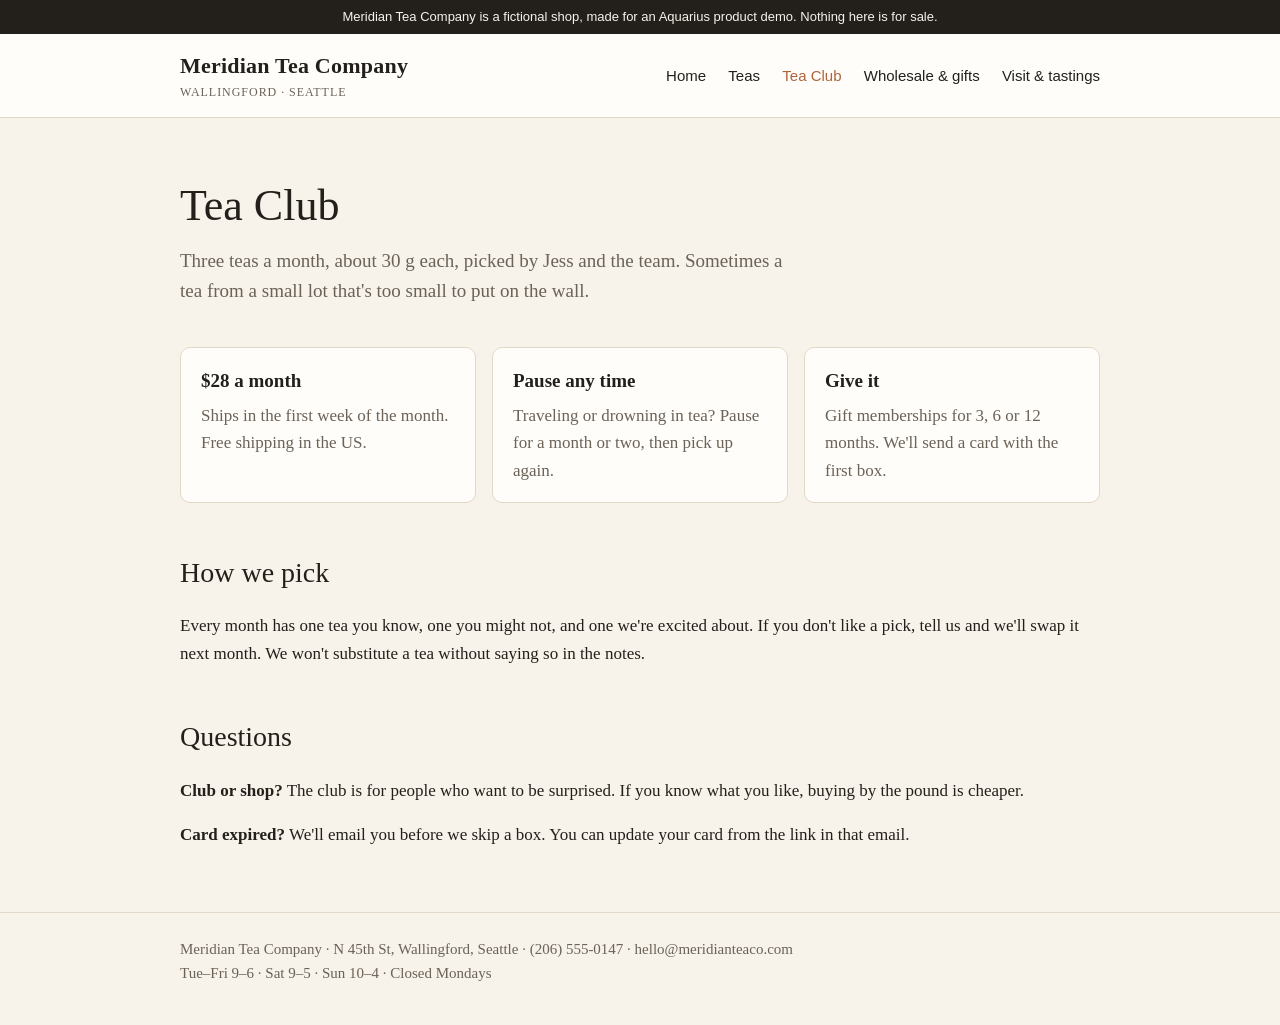
==== club.html @ 5c763ac5 "Meridian Tea Company demo site (fictional shop for the Aquarius demo account) Co-Authored-By: Claude" ====
<!doctype html>
<html lang="en">
<head>
<meta charset="utf-8">
<meta name="viewport" content="width=device-width, initial-scale=1">
<title>Tea Club · Meridian Tea Company</title>
<meta name="description" content="The Meridian Tea Club: three teas a month picked by our team in Wallingford, Seattle, with brewing notes. Pause or gift any time.">
<link rel="stylesheet" href="style.css">
</head>
<body>
<header class="site"><div class="wrap">
  <a class="brand" href="index.html">Meridian Tea Company<small>Wallingford · Seattle</small></a>
  <nav>
    <a href="index.html">Home</a>
    <a href="teas.html">Teas</a>
    <a href="club.html" aria-current="page">Tea Club</a>
    <a href="wholesale.html">Wholesale &amp; gifts</a>
    <a href="visit.html">Visit &amp; tastings</a>
  </nav>
</div></header>

<main class="wrap">
  <section class="hero">
    <h1>Tea Club</h1>
    <p>Three teas a month, about 30 g each, picked by Jess and the team. Sometimes a tea from a small lot that's too small to put on the wall.</p>
  </section>

  <div class="grid">
    <div class="card"><h3>$28 a month</h3><p>Ships in the first week of the month. Free shipping in the US.</p></div>
    <div class="card"><h3>Pause any time</h3><p>Traveling or drowning in tea? Pause for a month or two, then pick up again.</p></div>
    <div class="card"><h3>Give it</h3><p>Gift memberships for 3, 6 or 12 months. We'll send a card with the first box.</p></div>
  </div>

  <h2>How we pick</h2>
  <p>Every month has one tea you know, one you might not, and one we're excited about. If you don't like a pick, tell us and we'll swap it next month. We won't substitute a tea without saying so in the notes.</p>

  <h2>Questions</h2>
  <p><strong>Club or shop?</strong> The club is for people who want to be surprised. If you know what you like, buying by the pound is cheaper.</p>
  <p><strong>Card expired?</strong> We'll email you before we skip a box. You can update your card from the link in that email.</p>
</main>

<footer class="site"><div class="wrap">
  Meridian Tea Company · N 45th St, Wallingford, Seattle · (206) 555-0147 · hello@meridianteaco.com<br>
  Tue–Fri 9–6 · Sat 9–5 · Sun 10–4 · Closed Mondays
</div></footer>
<script src="demo.js"></script>
</body>
</html>
---- style.css ----
:root {
  --paper: #f7f2ea;
  --ink: #23201c;
  --muted: #6b6258;
  --leaf: #3f5a3c;
  --clay: #b0643c;
  --line: #e2d8ca;
  --card: #fffdf9;
}
* { box-sizing: border-box; }
html { -webkit-text-size-adjust: 100%; }
body {
  margin: 0;
  background: var(--paper);
  color: var(--ink);
  font: 17px/1.6 Georgia, "Iowan Old Style", "Times New Roman", serif;
}
a { color: var(--leaf); }
.wrap { max-width: 960px; margin: 0 auto; padding: 0 20px; }
header.site {
  border-bottom: 1px solid var(--line);
  background: var(--card);
}
header.site .wrap {
  display: flex; align-items: center; justify-content: space-between;
  gap: 16px; flex-wrap: wrap; padding-top: 14px; padding-bottom: 14px;
}
.brand { font-size: 22px; font-weight: bold; color: var(--ink); text-decoration: none; letter-spacing: .01em; }
.brand small { display: block; font-size: 12px; font-weight: normal; color: var(--muted); letter-spacing: .08em; text-transform: uppercase; }
nav a { margin-left: 18px; color: var(--ink); text-decoration: none; font-family: -apple-system, "Segoe UI", Helvetica, Arial, sans-serif; font-size: 15px; }
nav a:hover, nav a[aria-current="page"] { color: var(--clay); }
.hero { padding: 64px 0 40px; }
.hero h1 { font-size: 44px; line-height: 1.1; margin: 0 0 16px; font-weight: normal; }
.hero p { font-size: 19px; color: var(--muted); max-width: 620px; margin: 0; }
h2 { font-weight: normal; font-size: 28px; margin: 48px 0 12px; }
h3 { margin: 0 0 6px; font-size: 19px; }
.grid { display: grid; grid-template-columns: repeat(auto-fit, minmax(240px, 1fr)); gap: 16px; }
.card { background: var(--card); border: 1px solid var(--line); border-radius: 10px; padding: 18px 20px; }
.card p { margin: 0; color: var(--muted); }
table { width: 100%; border-collapse: collapse; background: var(--card); border: 1px solid var(--line); border-radius: 10px; overflow: hidden; }
th, td { text-align: left; padding: 10px 14px; border-bottom: 1px solid var(--line); vertical-align: top; }
th { font-family: -apple-system, "Segoe UI", Helvetica, Arial, sans-serif; font-size: 13px; text-transform: uppercase; letter-spacing: .06em; color: var(--muted); font-weight: 600; }
tr:last-child td { border-bottom: 0; }
.tag { font-family: -apple-system, "Segoe UI", Helvetica, Arial, sans-serif; font-size: 12px; color: var(--leaf); }
.note { color: var(--muted); font-size: 15px; }
footer.site { margin-top: 64px; border-top: 1px solid var(--line); padding: 24px 0 40px; color: var(--muted); font-size: 15px; }
.demo-banner {
  background: var(--ink); color: var(--paper); text-align: center;
  font: 13px/1.4 -apple-system, "Segoe UI", Helvetica, Arial, sans-serif; padding: 8px 16px;
}
@media (max-width: 640px) {
  .hero h1 { font-size: 34px; }
  nav a { margin: 0 14px 0 0; }
  th, td { padding: 8px 10px; }
}
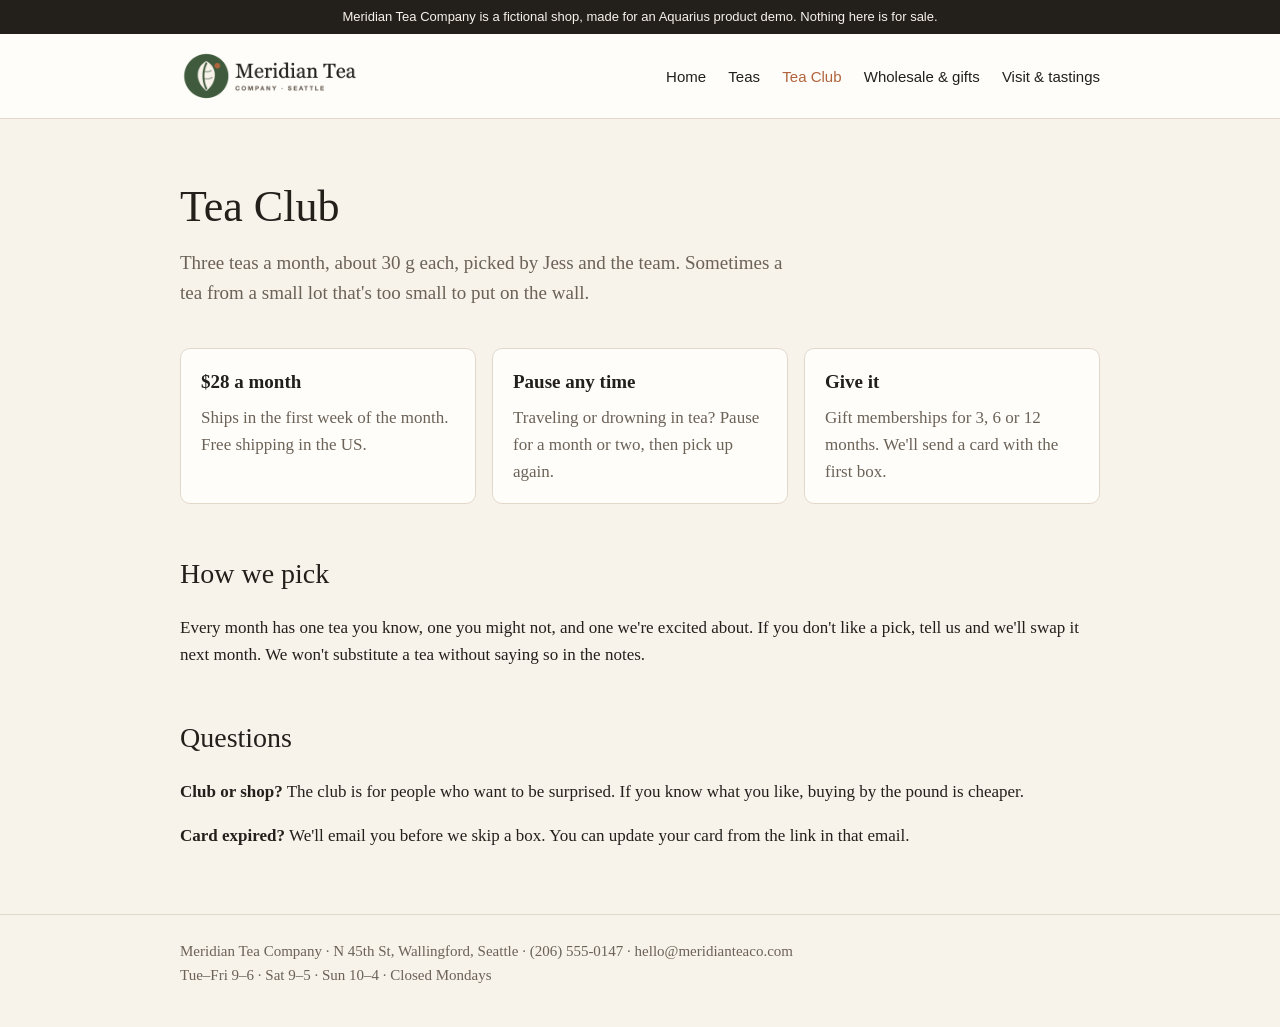
==== commit a30dae69: "Add the Meridian Tea logo, favicon and app icon Co-Authored-By: Claude Opus 5.5 <noreply@anthropic.c" ====
--- a/club.html
+++ b/club.html
@@ -5,11 +5,13 @@
 <meta name="viewport" content="width=device-width, initial-scale=1">
 <title>Tea Club · Meridian Tea Company</title>
 <meta name="description" content="The Meridian Tea Club: three teas a month picked by our team in Wallingford, Seattle, with brewing notes. Pause or gift any time.">
+<link rel="icon" type="image/svg+xml" href="icon.svg">
+<link rel="apple-touch-icon" sizes="180x180" href="apple-touch-icon.png">
 <link rel="stylesheet" href="style.css">
 </head>
 <body>
 <header class="site"><div class="wrap">
-  <a class="brand" href="index.html">Meridian Tea Company<small>Wallingford · Seattle</small></a>
+  <a class="brand" href="index.html"><img class="logo" src="logo.png" alt="Meridian Tea Company logo" width="252" height="64"></a>
   <nav>
     <a href="index.html">Home</a>
     <a href="teas.html">Teas</a>
--- a/style.css
+++ b/style.css
@@ -25,6 +25,7 @@
   display: flex; align-items: center; justify-content: space-between;
   gap: 16px; flex-wrap: wrap; padding-top: 14px; padding-bottom: 14px;
 }
+.brand .logo { display: block; height: 56px; width: auto; }
 .brand { font-size: 22px; font-weight: bold; color: var(--ink); text-decoration: none; letter-spacing: .01em; }
 .brand small { display: block; font-size: 12px; font-weight: normal; color: var(--muted); letter-spacing: .08em; text-transform: uppercase; }
 nav a { margin-left: 18px; color: var(--ink); text-decoration: none; font-family: -apple-system, "Segoe UI", Helvetica, Arial, sans-serif; font-size: 15px; }
@@ -49,6 +50,7 @@
   font: 13px/1.4 -apple-system, "Segoe UI", Helvetica, Arial, sans-serif; padding: 8px 16px;
 }
 @media (max-width: 640px) {
+  .brand .logo { height: 44px; }
   .hero h1 { font-size: 34px; }
   nav a { margin: 0 14px 0 0; }
   th, td { padding: 8px 10px; }
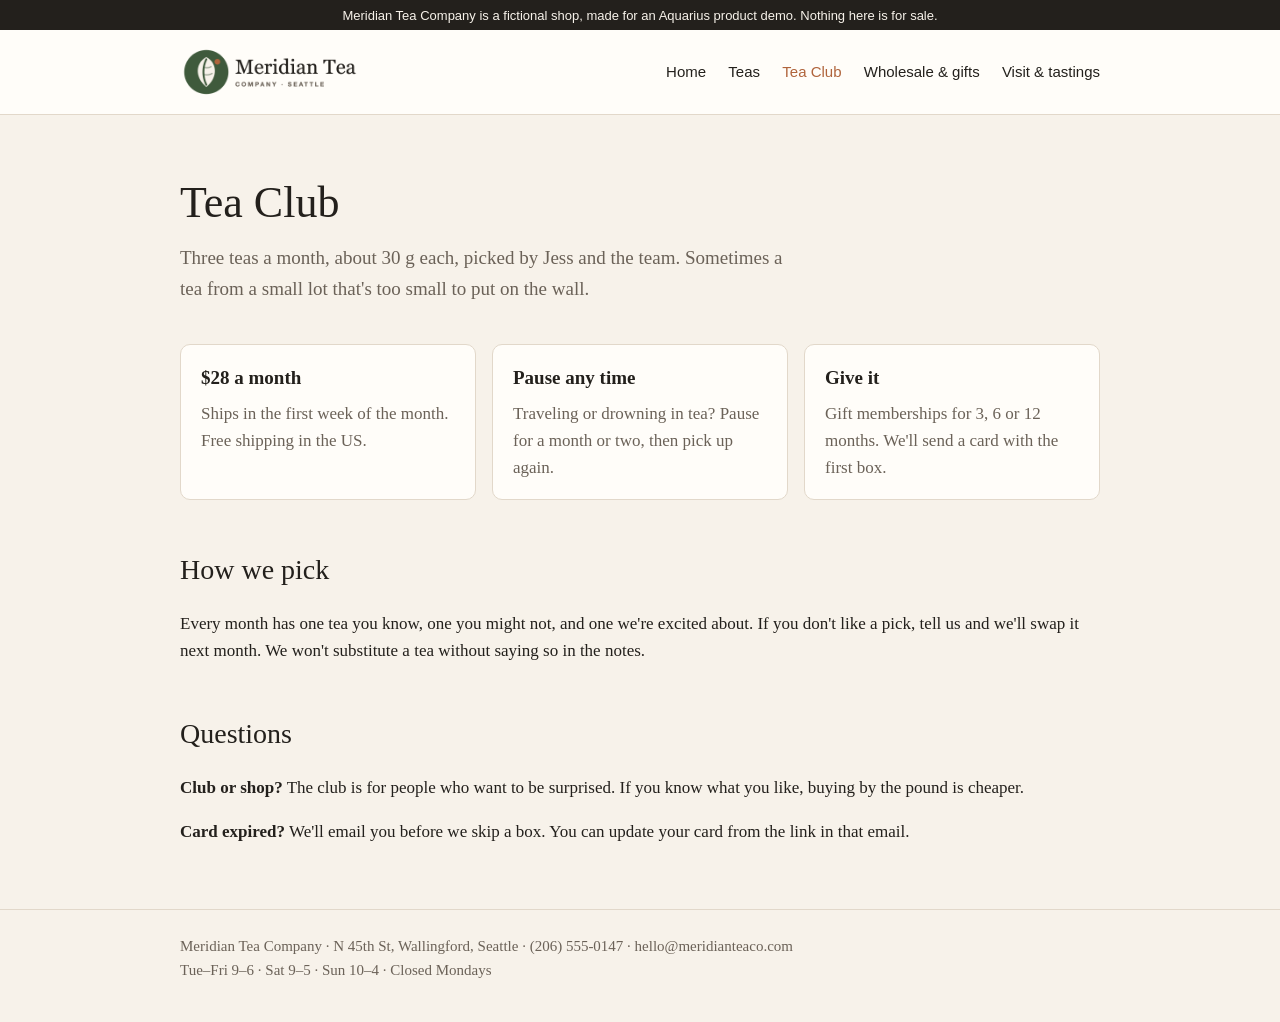
==== commit be2a4b91: "Show the fictional-shop notice as a CSS picture, not page text Co-Authored-By: Claude Opus 5.5 <nore" ====
--- a/club.html
+++ b/club.html
@@ -45,6 +45,5 @@
   Meridian Tea Company · N 45th St, Wallingford, Seattle · (206) 555-0147 · hello@meridianteaco.com<br>
   Tue–Fri 9–6 · Sat 9–5 · Sun 10–4 · Closed Mondays
 </div></footer>
-<script src="demo.js"></script>
 </body>
 </html>
--- a/style.css
+++ b/style.css
@@ -45,9 +45,10 @@
 .tag { font-family: -apple-system, "Segoe UI", Helvetica, Arial, sans-serif; font-size: 12px; color: var(--leaf); }
 .note { color: var(--muted); font-size: 15px; }
 footer.site { margin-top: 64px; border-top: 1px solid var(--line); padding: 24px 0 40px; color: var(--muted); font-size: 15px; }
-.demo-banner {
-  background: var(--ink); color: var(--paper); text-align: center;
-  font: 13px/1.4 -apple-system, "Segoe UI", Helvetica, Arial, sans-serif; padding: 8px 16px;
+/* The fictional-shop notice is a picture, so people see it and page-text readers do not. */
+body::before {
+  content: ""; display: block; height: 30px;
+  background: #23201c url("demo-banner.svg") center / auto 30px no-repeat;
 }
 @media (max-width: 640px) {
   .brand .logo { height: 44px; }
